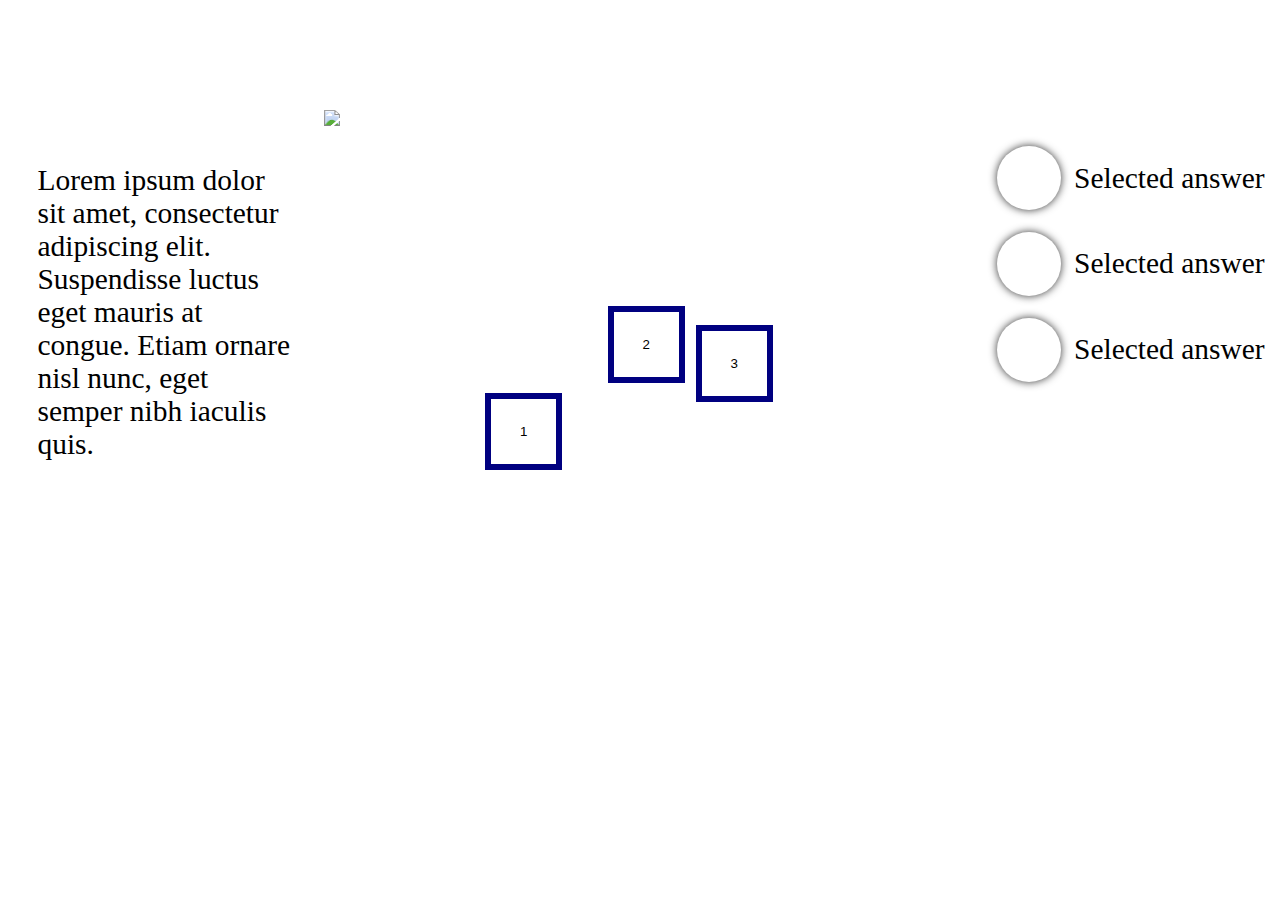
==== kemal.html @ 37b662c2 "my turn" ====
<!DOCTYPE html>
<!-- saved from url=(0057)http://nicolasgallagher.com/pure-css-speech-bubbles/demo/ -->
<html lang="en"><head><meta http-equiv="Content-Type" content="text/html; charset=UTF-8">
  <meta charset="utf-8">
  <link href='https://fonts.googleapis.com/css?family=Lato:300,400,700,900' rel='stylesheet' type='text/css' />
  <title>Art on the Brain: Questions</title>
  <meta name="description" content="Questions about art.">
  <link rel="stylesheet" href="kemal.css">


</head>

<body>
<div class="tables">
    <div class="column">
        <p>Lorem ipsum dolor sit amet, consectetur adipiscing elit. Suspendisse luctus eget mauris at congue. Etiam ornare nisl nunc, eget semper nibh iaculis quis.</p>
    </div>
    <div class="column-mid">
        <img src="https://raw.githubusercontent.com/goatandsheep/art-gallery/master/art1_2.png?token=AFUARNWaF4-HCl-9ROfDFBrMue776_o6ks5VZdzywA%3D%3D">
            <button class="bob" id="section1">1</button>
            <button class="bob" id="section2">2</button>
            <button class="bob" id="section3">3</button>
        </img>
    </div>
    <div class="column">
        <table>
            <tr>
                <td>
                    <div id="bubble1" class="imgBubble"></div>
                </td>
                <td>Selected answer</td>
            </tr>
            <tr>
                <td>
                    <div id="bubble2" class="imgBubble"></div>
                </td>
                <td>Selected answer</td>
            </tr>
            <tr>
                <td>
                    <div id="bubble3" class ="imgBubble"></div>
                </td>
                <td>Selected answer</td>
            </tr>
        </table>
    </div>
</div>
</body></html>
---- kemal.css ----
body {
    background-image: url("http://dev.artonthebrain.org/www/images/wall.jpg");
      font-size: 2.3vw;
}
p {
    margin: 1em;
}
img {
    margin-top: 8%;
    width: 50vw;
    position: absolute;
}
table {
    margin-left: 1em;
}
.table {
    width: 100%;
}
.column {
    margin-top: 10%;
    float: left;
    height: 100%;
    width: 25%;
}
.column-mid {
    float: left;
    height: 100%;
    width: 50%;
}
.imgBubble {
    margin: 0.3em;
    width: 5vw;
    height: 5vw;
    background-image: url("http://dev.artonthebrain.org/www/images/art01.png");
    background-repeat: no-repeat;
    border-radius: 50%;
    -webkit-border-radius: 50%;
    -moz-border-radius: 50%;
    box-shadow: 0 0 8px rgba(0, 0, 0, .8);
    -webkit-box-shadow: 0 0 8px rgba(0, 0, 0, .8);
    -moz-box-shadow: 0 0 8px rgba(0, 0, 0, .8);
}
#bubble1{
    background-size: 25vw;
    background-position: 25% 50%;
}
#bubble2 {
    background-size: 25vw;
    background-position: 41% 33%;   
}
#bubble3{
    background-size: 25vw;
    background-position: 53% 40%;
}
.bob {
    background-color: transparent;
    border: 0.5vw solid navy;
    position: relative;
    margin-top: 8vw;
}
#section1 {
    top: 22.1vw;
    left: 12.6vw;
    width: 6vw;
    height: 6vw;
}
#section2 {
    /*top: 205px;
    left: 145px;*/
    top: 15.3vw;
    left: 15.6vw;
    width: 6vw;
    height: 6vw;
}
#section3 {
    /*top: 230px;
    left: 285px;*/
    top: 16.8vw;
    left: 15.9vw;
    width: 6vw;
    height: 6vw;
}
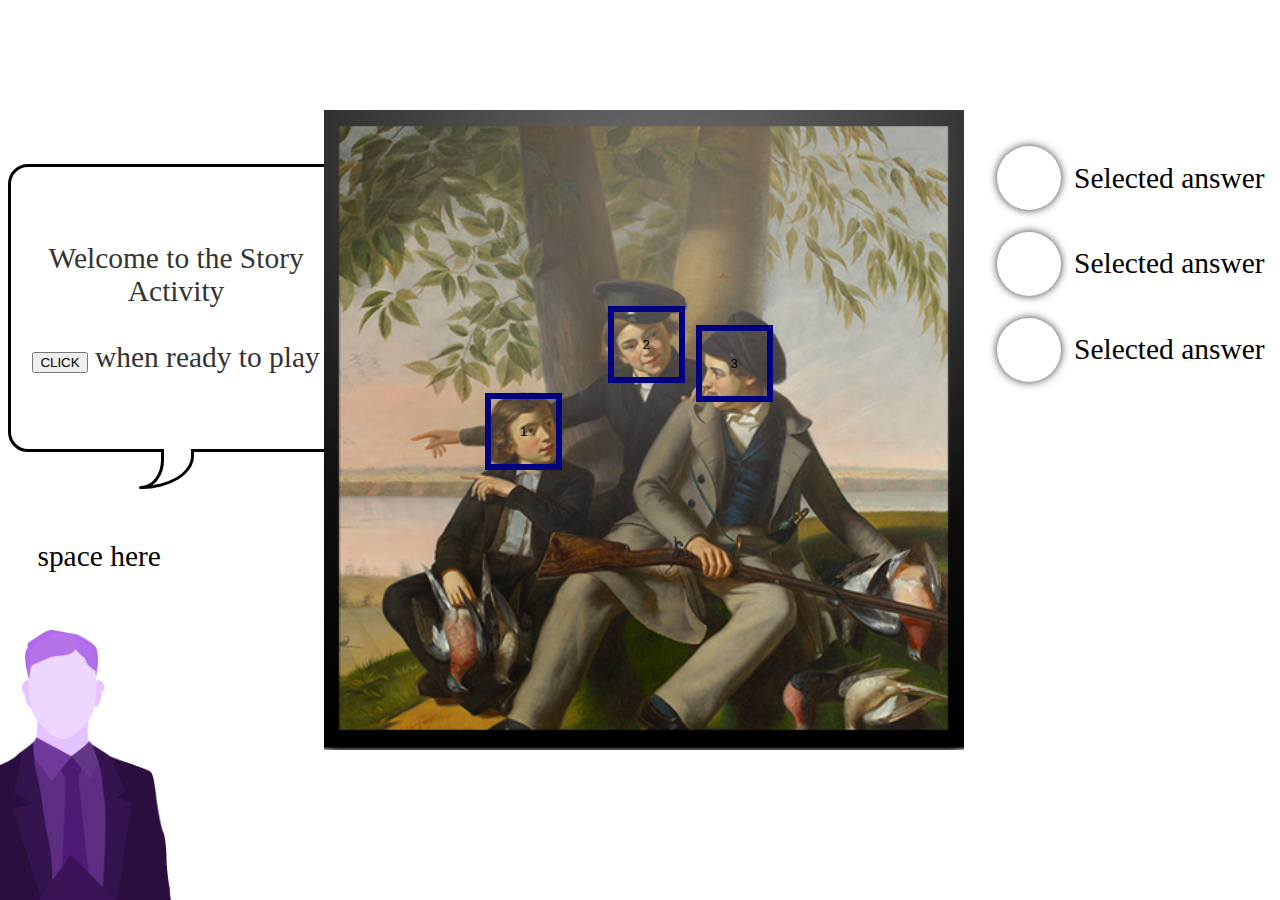
==== commit 657d9f6f: "Add speech bubble and man" ====
--- a/kemal.html
+++ b/kemal.html
@@ -11,12 +11,32 @@
 </head>
 
 <body>
-<div class="tables">
+<!--<div class="tables"> -->
     <div class="column">
-        <p>Lorem ipsum dolor sit amet, consectetur adipiscing elit. Suspendisse luctus eget mauris at congue. Etiam ornare nisl nunc, eget semper nibh iaculis quis.</p>
+       
+      
+           
+      <blockquote class="rectangle-speech-border">
+        
+
+        <p>Welcome to the Story Activity<br> <br/></p>
+
+        <p><button id="ClickButton1" class="info">  CLICK  </button>  when ready to play</p>
+              
+      </blockquote>
+     
+       
+     
+  
+    
+        <p>space here</p>
+
+         <img  src="man.png"    id="image1"></img>
+
+      
     </div>
     <div class="column-mid">
-        <img src="https://raw.githubusercontent.com/goatandsheep/art-gallery/master/art1_2.png?token=AFUARNWaF4-HCl-9ROfDFBrMue776_o6ks5VZdzywA%3D%3D">
+        <img src="art1_crop.png" class="image">
             <button class="bob" id="section1">1</button>
             <button class="bob" id="section2">2</button>
             <button class="bob" id="section3">3</button>
@@ -44,5 +64,5 @@
             </tr>
         </table>
     </div>
-</div>
+<!-- </div> -->
 </body></html>--- a/kemal.css
+++ b/kemal.css
@@ -5,7 +5,15 @@
 p {
     margin: 1em;
 }
-img {
+blockquote {
+  margin:1em 0;
+}
+
+blockquote p {
+  margin:0;
+  font-size:1em;
+}
+.image {
     margin-top: 8%;
     width: 50vw;
     position: absolute;
@@ -13,7 +21,7 @@
 table {
     margin-left: 1em;
 }
-.table {
+.tables {
     width: 100%;
 }
 .column {
@@ -21,6 +29,7 @@
     float: left;
     height: 100%;
     width: 25%;
+
 }
 .column-mid {
     float: left;
@@ -79,4 +88,99 @@
     left: 15.9vw;
     width: 6vw;
     height: 6vw;
-}+}
+#image1 { 
+    position: absolute; 
+    height:30%;
+    bottom: 0; 
+    margin-left: -10px;
+
+}
+
+/* ============================================================================================================================
+== RECTANGLE-BORDER STYLE WITH CURVE
+** ============================================================================================================================ */
+
+.rectangle-speech-border {
+  position:relative;
+  width: 95%;
+  padding:75px 15px;
+  margin:1em 0 3em;
+  border:3px solid #000000;
+  text-align:center;
+  color:#333;
+  background:#fff;
+  /* css3 */
+  -webkit-border-radius:20px;
+
+  -moz-border-radius:20px;
+  border-radius:20px;
+}
+
+/* creates larger curve */
+.rectangle-speech-border:before {
+  content:"";
+  position:absolute;
+  z-index:10;
+  bottom:-40px;
+  left:130px;
+  width:50px;
+  height:35px;
+  border-style:solid;
+  border-width:0 3px 3px 0;
+  border-color:#000000;
+  background:transparent;
+  /* css3 */
+  -webkit-border-bottom-right-radius:80px 50px;
+  -moz-border-radius-bottomright:80px 50px;
+  border-bottom-right-radius:80px 50px;
+  /* reduce the damage in FF3.0 */
+  display:block;
+}
+
+/* creates smaller curve */
+.rectangle-speech-border:after {
+  content:"";
+  position:absolute;
+  z-index:10;
+  bottom:-40px;
+  left:130px;
+  width:20px;
+  height:35px;
+  border-style:solid;
+  border-width:0 3px 3px 0;
+  border-color:#000000;
+  background:transparent;
+  /* css3 */
+  -webkit-border-bottom-right-radius:40px 50px;
+  -moz-border-radius-bottomright:40px 50px;
+  border-bottom-right-radius:40px 50px;
+  /* reduce the damage in FF3.0 */
+  display:block;
+}
+
+/* creates a small circle to produce a rounded point where the two curves meet */
+.rectangle-speech-border > :first-child:before {
+  content:"";
+  position:absolute;
+  bottom:-40px;
+  left:128px;
+  width:3px;
+  height:3px;
+  background:#000000;
+  /* css3 */
+  -webkit-border-radius:10px;
+  -moz-border-radius:10px;
+  border-radius:10px;
+}
+
+/* creates a white rectangle to cover part of the oval border*/
+.rectangle-speech-border > :first-child:after {
+  content:"";
+  position:absolute;
+  bottom:-10px;
+  left:153px;
+  width:27px;
+  height:15px;
+  background:#fff;
+}
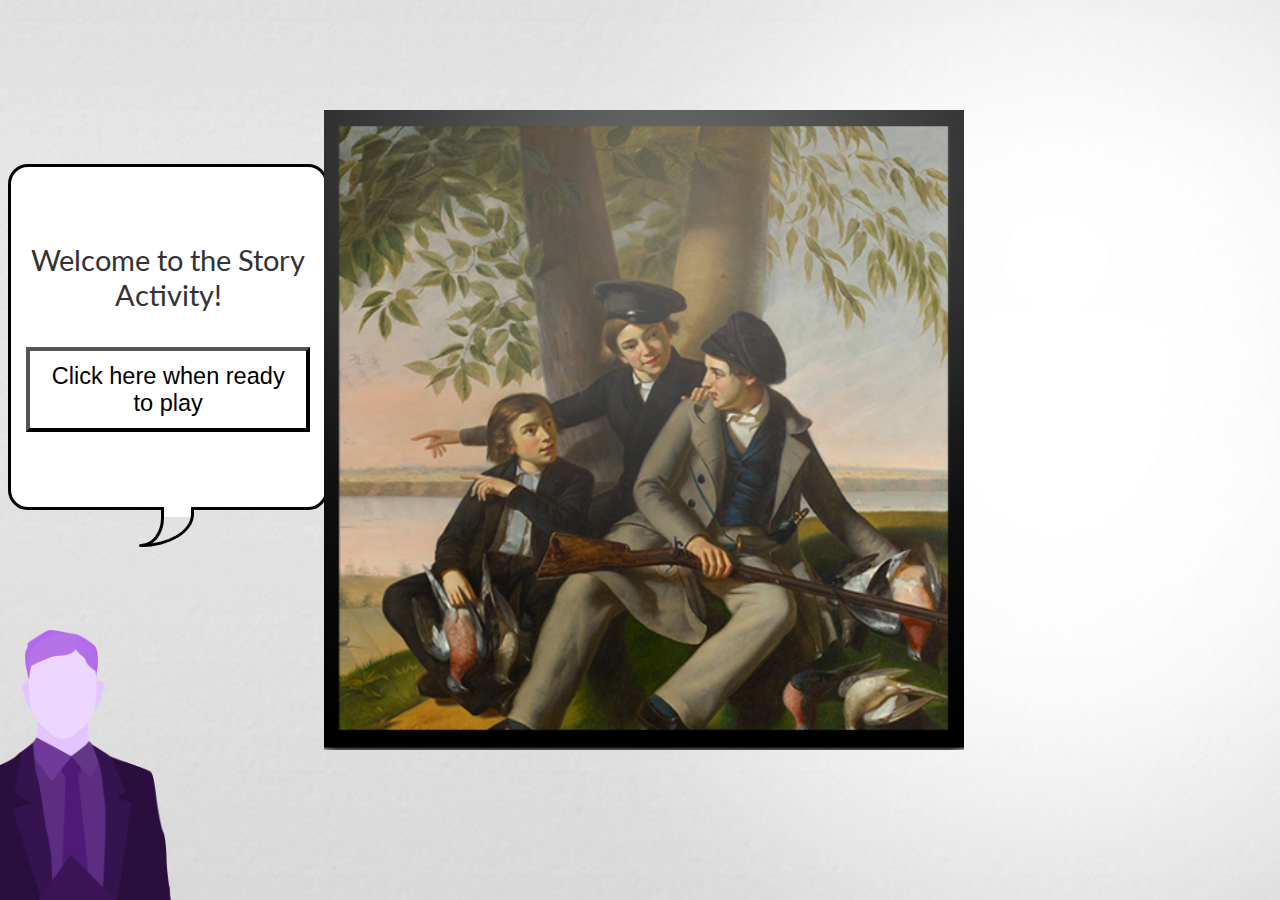
==== commit 8fe155b7: "i think we're done" ====
--- a/kemal.html
+++ b/kemal.html
@@ -6,6 +6,8 @@
   <title>Art on the Brain: Questions</title>
   <meta name="description" content="Questions about art.">
   <link rel="stylesheet" href="kemal.css">
+
+<script type="text/javascript" src="ask.js"></script>
 
 
 </head>
@@ -19,9 +21,7 @@
       <blockquote class="rectangle-speech-border">
         
 
-        <p>Welcome to the Story Activity<br> <br/></p>
-
-        <p><button id="ClickButton1" class="info">  CLICK  </button>  when ready to play</p>
+        <p id="question">Welcome to the Story Activity!<br><br/><button style="border-width:0.2em" onclick="start()">Click here when ready to play</button></p>
               
       </blockquote>
      
@@ -29,39 +29,17 @@
      
   
     
-        <p>space here</p>
+        <div id="options"> </div>
 
          <img  src="man.png"    id="image1"></img>
 
       
     </div>
-    <div class="column-mid">
-        <img src="art1_crop.png" class="image">
-            <button class="bob" id="section1">1</button>
-            <button class="bob" id="section2">2</button>
-            <button class="bob" id="section3">3</button>
-        </img>
+    <div id="column-mid">
+        <img src="art1_crop.png" class="image"></img>
     </div>
     <div class="column">
-        <table>
-            <tr>
-                <td>
-                    <div id="bubble1" class="imgBubble"></div>
-                </td>
-                <td>Selected answer</td>
-            </tr>
-            <tr>
-                <td>
-                    <div id="bubble2" class="imgBubble"></div>
-                </td>
-                <td>Selected answer</td>
-            </tr>
-            <tr>
-                <td>
-                    <div id="bubble3" class ="imgBubble"></div>
-                </td>
-                <td>Selected answer</td>
-            </tr>
+        <table id="answers">
         </table>
     </div>
 <!-- </div> -->
--- a/kemal.css
+++ b/kemal.css
@@ -1,17 +1,25 @@
 body {
-    background-image: url("http://dev.artonthebrain.org/www/images/wall.jpg");
-      font-size: 2.3vw;
+  background-image: url("wall.jpg");
+  font-size: 2.3vw;
+  font-family: 'Lato', "Helvetica Neue", sans-serif;
 }
 p {
     margin: 1em;
 }
 blockquote {
-  margin:1em 0;
+  margin:1em;
 }
 
 blockquote p {
   margin:0;
   font-size:1em;
+}
+button{
+  width:100%;
+  padding: 0.5em;
+  font-size: 0.8em;
+  background-color: #fff;
+  background-color: rgba(255,255,255,0.5);
 }
 .image {
     margin-top: 8%;
@@ -20,6 +28,9 @@
 }
 table {
     margin-left: 1em;
+  background-color: #fff;
+  background-color: rgba(255,255,255,0.5);
+  width:90%;
 }
 .tables {
     width: 100%;
@@ -31,7 +42,7 @@
     width: 25%;
 
 }
-.column-mid {
+#column-mid {
     float: left;
     height: 100%;
     width: 50%;
@@ -40,7 +51,7 @@
     margin: 0.3em;
     width: 5vw;
     height: 5vw;
-    background-image: url("http://dev.artonthebrain.org/www/images/art01.png");
+    background-image: url("art1_crop.png");
     background-repeat: no-repeat;
     border-radius: 50%;
     -webkit-border-radius: 50%;
@@ -49,17 +60,17 @@
     -webkit-box-shadow: 0 0 8px rgba(0, 0, 0, .8);
     -moz-box-shadow: 0 0 8px rgba(0, 0, 0, .8);
 }
+#bubble0{
+    background-size: 25vw;
+    background-position: 27% 52%;
+}
 #bubble1{
     background-size: 25vw;
-    background-position: 25% 50%;
+    background-position: 48% 33%;   
 }
-#bubble2 {
+#bubble2{
     background-size: 25vw;
-    background-position: 41% 33%;   
-}
-#bubble3{
-    background-size: 25vw;
-    background-position: 53% 40%;
+    background-position: 65% 40%;
 }
 .bob {
     background-color: transparent;
@@ -67,23 +78,19 @@
     position: relative;
     margin-top: 8vw;
 }
-#section1 {
+#section0 {
     top: 22.1vw;
     left: 12.6vw;
     width: 6vw;
     height: 6vw;
 }
-#section2 {
-    /*top: 205px;
-    left: 145px;*/
+#section1 {
     top: 15.3vw;
     left: 15.6vw;
     width: 6vw;
     height: 6vw;
 }
-#section3 {
-    /*top: 230px;
-    left: 285px;*/
+#section2 {
     top: 16.8vw;
     left: 15.9vw;
     width: 6vw;
@@ -97,13 +104,14 @@
 
 }
 
+
 /* ============================================================================================================================
 == RECTANGLE-BORDER STYLE WITH CURVE
 ** ============================================================================================================================ */
 
 .rectangle-speech-border {
   position:relative;
-  width: 95%;
+  width: 90%;
   padding:75px 15px;
   margin:1em 0 3em;
   border:3px solid #000000;
@@ -183,4 +191,4 @@
   width:27px;
   height:15px;
   background:#fff;
-}
+}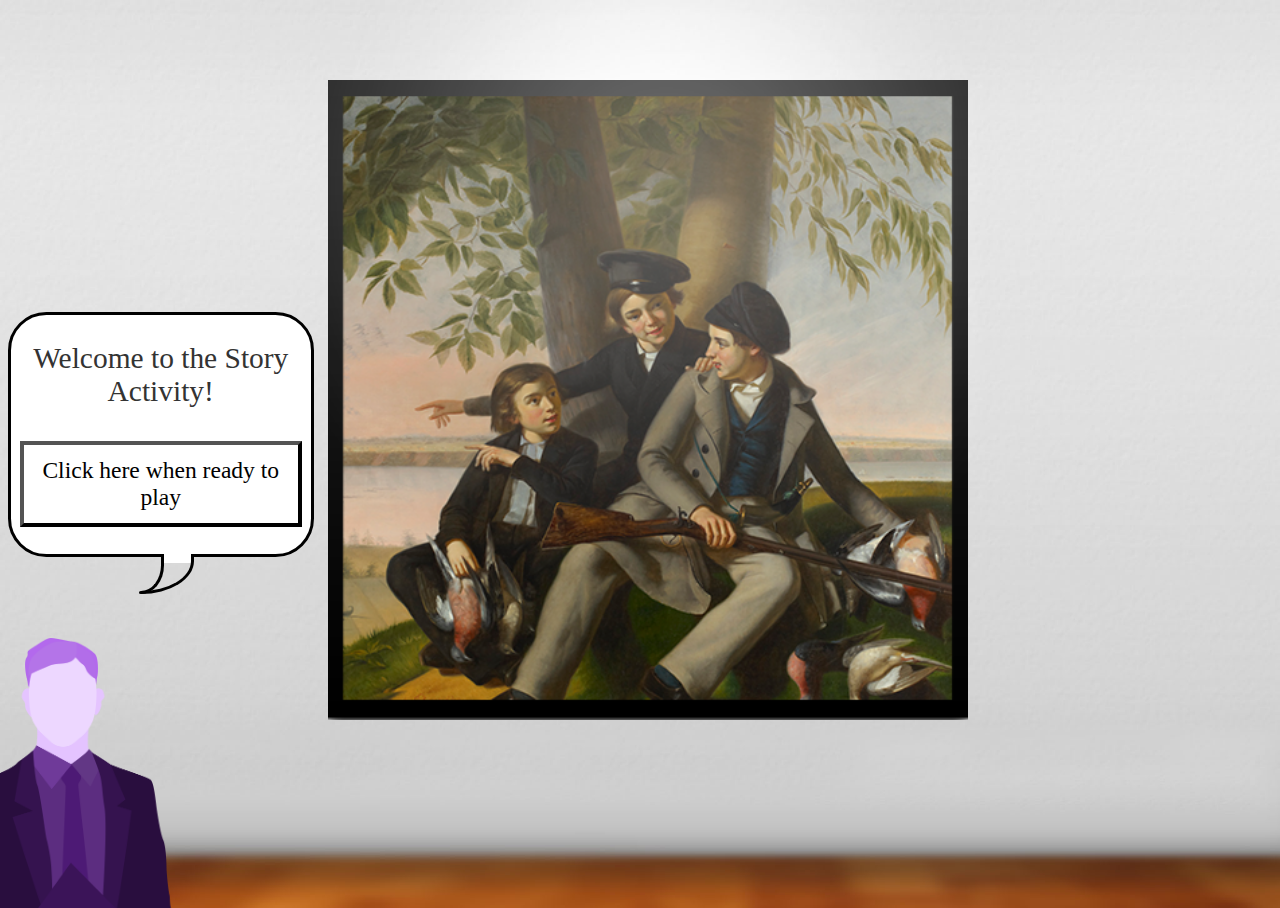
==== commit 4f56c9d5: "project 2 pretty much done" ====
--- a/kemal.html
+++ b/kemal.html
@@ -2,45 +2,34 @@
 <!-- saved from url=(0057)http://nicolasgallagher.com/pure-css-speech-bubbles/demo/ -->
 <html lang="en"><head><meta http-equiv="Content-Type" content="text/html; charset=UTF-8">
   <meta charset="utf-8">
-  <link href='https://fonts.googleapis.com/css?family=Lato:300,400,700,900' rel='stylesheet' type='text/css' />
   <title>Art on the Brain: Questions</title>
   <meta name="description" content="Questions about art.">
-  <link rel="stylesheet" href="kemal.css">
+  <link rel="stylesheet" href="css/kemal.css">
+  <!--<meta name="viewport" content="width=device-width, initial-scale=0.5, maximum-scale=0.5, minimum-scale=0.5, user-scalable=no, minimal-ui">-->
+  <meta name="apple-mobile-web-app-capable" content="yes">
+  <meta name="apple-mobile-web-app-status-bar-style" content="black">
 
-<script type="text/javascript" src="ask.js"></script>
+<script type="text/javascript" src="scripts/ask.js"></script>
 
 
 </head>
 
 <body>
-<!--<div class="tables"> -->
-    <div class="column">
-       
-      
-           
-      <blockquote class="rectangle-speech-border">
-        
+    <div id="left-side" class="column">
+        <div id="options"> </div>
+        <blockquote class="rectangle-speech-border">
+            <p id="question">Welcome to the Story Activity!<br><br/><button style="border-width:0.2em" onclick="start()">Click here when ready to play</button></p>
+        </blockquote>
 
-        <p id="question">Welcome to the Story Activity!<br><br/><button style="border-width:0.2em" onclick="start()">Click here when ready to play</button></p>
-              
-      </blockquote>
-     
-       
-     
-  
-    
-        <div id="options"> </div>
-
-         <img  src="man.png"    id="image1"></img>
-
+        <img src="images/man.png" id="image1"></img>
       
     </div>
     <div id="column-mid">
-        <img src="art1_crop.png" class="image"></img>
+        <img src="images/art1_crop.png" class="image"></img>
     </div>
     <div class="column">
         <table id="answers">
         </table>
     </div>
-<!-- </div> -->
+
 </body></html>--- a/css/kemal.css
+++ b/css/kemal.css
@@ -0,0 +1,211 @@
+html {
+  max-height: 100vh;
+}
+body {
+  background-image: url("../images/wall.jpg");
+  background-repeat: no-repeat;
+  background-size:cover;
+  font-size: 2.3vw;
+  min-height: 90vh;
+  font-family: "Times New Roman", Times, serif;
+
+}
+.column {
+    margin-top: 10vh;
+    float: left;
+    width: 25vw;
+    height: 90vh;
+}
+#column-mid {
+    float: left;
+    width: 50vw;
+}
+p {
+    margin: 1em;
+}
+blockquote {
+  margin:1em;
+  vertical-align: bottom;
+}
+
+blockquote p {
+  margin:0;
+  font-size:1em;
+}
+button{
+  width:100%;
+  padding: 0.5em;
+  font-size: 0.8em;
+  font-family: "Times New Roman", Times, serif;
+  background-color:  #fff;
+}
+#left-side {
+  vertical-align: bottom;
+  position: relative;
+}
+#options {
+  position: absolute;
+  bottom: 60vh;
+}
+#image1 { 
+    position: absolute; 
+    height:30vh;
+    bottom: 0;
+    margin-left: -10px;
+}
+.image {
+    margin-top: 8vh;
+    width: 50vw;
+    max-height: 85vh;
+    position: absolute;
+}
+table {
+  margin-left: 1em;
+  background-color: #fff;
+  background-color: rgba(255,255,255,0.5);
+  width:90%;
+}
+.tables {
+    width: 100%;
+}
+.imgBubble {
+    margin: 0.3em;
+    width: 5vw;
+    height: 5vw;
+    background-image: url("../images/art1_crop.png");
+    background-repeat: no-repeat;
+    border-radius: 50%;
+    -webkit-border-radius: 50%;
+    -moz-border-radius: 50%;
+    box-shadow: 0 0 8px rgba(0, 0, 0, .8);
+    -webkit-box-shadow: 0 0 8px rgba(0, 0, 0, .8);
+    -moz-box-shadow: 0 0 8px rgba(0, 0, 0, .8);
+}
+#bubble0{
+    background-size: 30vw;
+    background-position: 27% 52%;
+}
+#bubble1{
+    background-size: 30vw;
+    background-position: 48% 33%;   
+}
+#bubble2{
+    background-size: 30vw;
+    background-position: 65% 40%;
+}
+.selections {
+    background-color: transparent;
+    border: 0.5vw solid navy;
+    position: relative;
+    margin-top: 8vw;
+}
+.answers {
+  border-width: 0.1em;
+  border-color:  #000;
+  width: 24vw;
+}
+#section0 {
+    top: 22.1vw;
+    left: 12.6vw;
+    width: 6vw;
+    height: 6vw;
+}
+#section1 {
+    top: 15.3vw;
+    left: 15.6vw;
+    width: 6vw;
+    height: 6vw;
+}
+#section2 {
+    top: 16.8vw;
+    left: 15.9vw;
+    width: 6vw;
+    height: 6vw;
+}
+
+
+/* ============================================================================================================================
+== RECTANGLE-BORDER STYLE WITH CURVE
+** ============================================================================================================================ */
+
+.rectangle-speech-border {
+  position:absolute;
+  width: 22vw;
+  padding:3vh 0.7vw;
+  margin:3vh 0 9vh;
+  border:3px solid #000000;
+  text-align:center;
+  color:#333;
+  bottom: 30vh;
+  background:#fff;
+  /* css3 */
+  -webkit-border-radius:3vw;
+  -moz-border-radius:3vw;
+  border-radius:3vw;
+}
+
+/* creates larger curve */
+.rectangle-speech-border:before {
+  content:"";
+  position:absolute;
+  z-index:10;
+  bottom:-40px;
+  left:130px;
+  width:50px;
+  height:35px;
+  border-style:solid;
+  border-width:0 3px 3px 0;
+  border-color:#000000;
+  /* css3 */
+  -webkit-border-bottom-right-radius:80px 50px;
+  -moz-border-radius-bottomright:80px 50px;
+  border-bottom-right-radius:80px 50px;
+  /* reduce the damage in FF3.0 */
+  display:block;
+}
+
+/* creates smaller curve */
+.rectangle-speech-border:after {
+  content:"";
+  position:absolute;
+  z-index:10;
+  bottom:-40px;
+  left:130px;
+  width:20px;
+  height:35px;
+  border-style:solid;
+  border-width:0 3px 3px 0;
+  border-color:#000000;
+  /* css3 */
+  -webkit-border-bottom-right-radius:40px 50px;
+  -moz-border-radius-bottomright:40px 50px;
+  border-bottom-right-radius:40px 50px;
+  /* reduce the damage in FF3.0 */
+  display:block;
+}
+
+/* creates a small circle to produce a rounded point where the two curves meet */
+.rectangle-speech-border > :first-child:before {
+  content:"";
+  position:absolute;
+  bottom:-40px;
+  left:128px;
+  width:3px;
+  height:3px;
+  background:#000000;
+  /* css3 */
+  -webkit-border-radius:10px;
+  -moz-border-radius:10px;
+  border-radius:10px;
+}
+
+/* creates a white rectangle to cover part of the oval border*/
+.rectangle-speech-border > :first-child:after {
+  content:"";
+  position:absolute;
+  bottom:-1vh;
+  left:153px;
+  width:27px;
+  height:15px;
+  background:#fff;
+}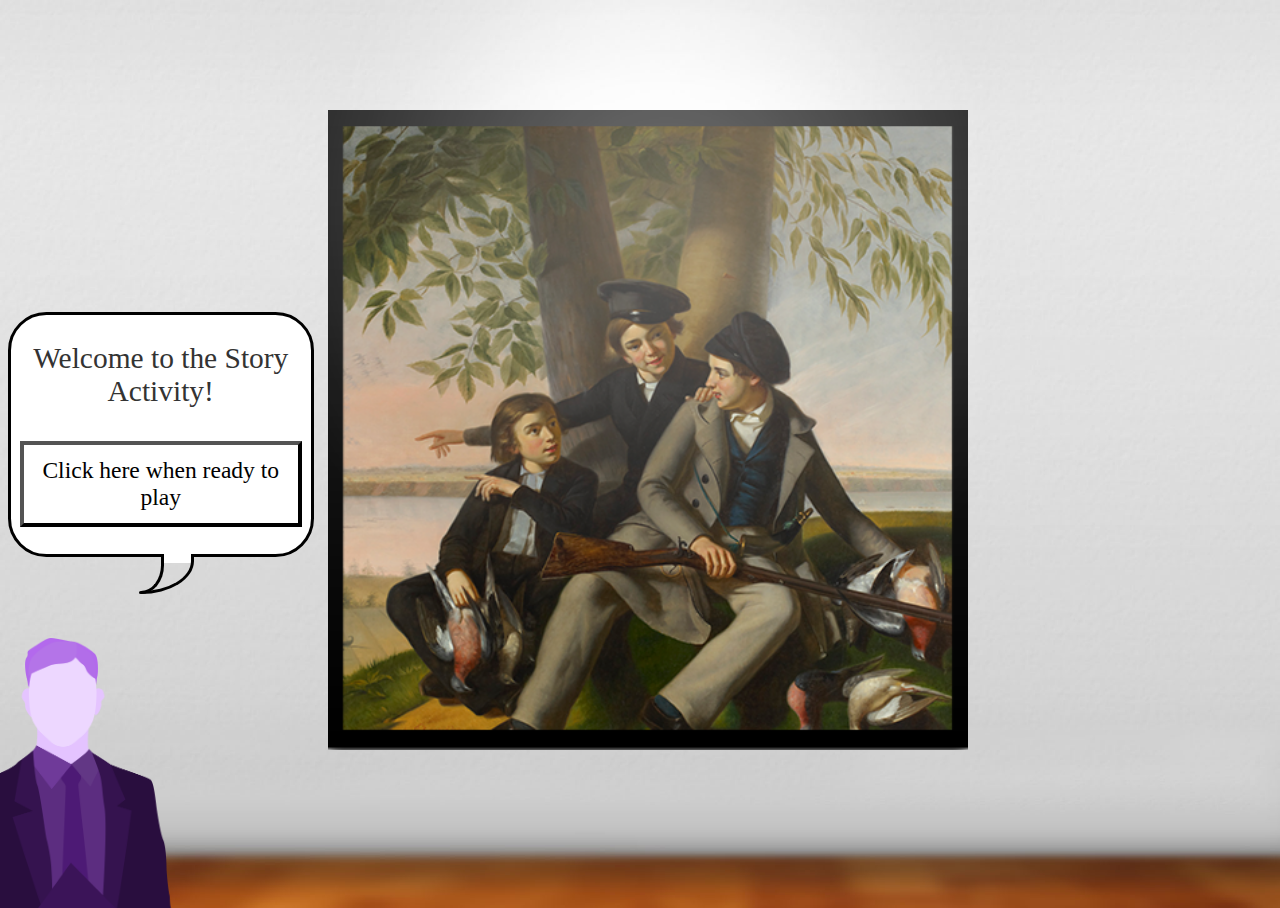
==== commit b826cb2f: "Changed readme and updated a major bug" ====
--- a/kemal.html
+++ b/kemal.html
@@ -27,7 +27,7 @@
     <div id="column-mid">
         <img src="images/art1_crop.png" class="image"></img>
     </div>
-    <div class="column">
+    <div id="right-side" class="column">
         <table id="answers">
         </table>
     </div>
--- a/css/kemal.css
+++ b/css/kemal.css
@@ -11,14 +11,8 @@
 
 }
 .column {
-    margin-top: 10vh;
-    float: left;
     width: 25vw;
     height: 90vh;
-}
-#column-mid {
-    float: left;
-    width: 50vw;
 }
 p {
     margin: 1em;
@@ -42,6 +36,8 @@
 #left-side {
   vertical-align: bottom;
   position: relative;
+  float: left;
+  margin-top: 10vh;
 }
 #options {
   position: absolute;
@@ -53,11 +49,17 @@
     bottom: 0;
     margin-left: -10px;
 }
+#column-mid {
+    float: left;
+    width: 50vw;
+}
 .image {
-    margin-top: 8vh;
+    margin-top: 8vw;
     width: 50vw;
-    max-height: 85vh;
     position: absolute;
+}
+#right-side {
+  float: right;
 }
 table {
   margin-left: 1em;
